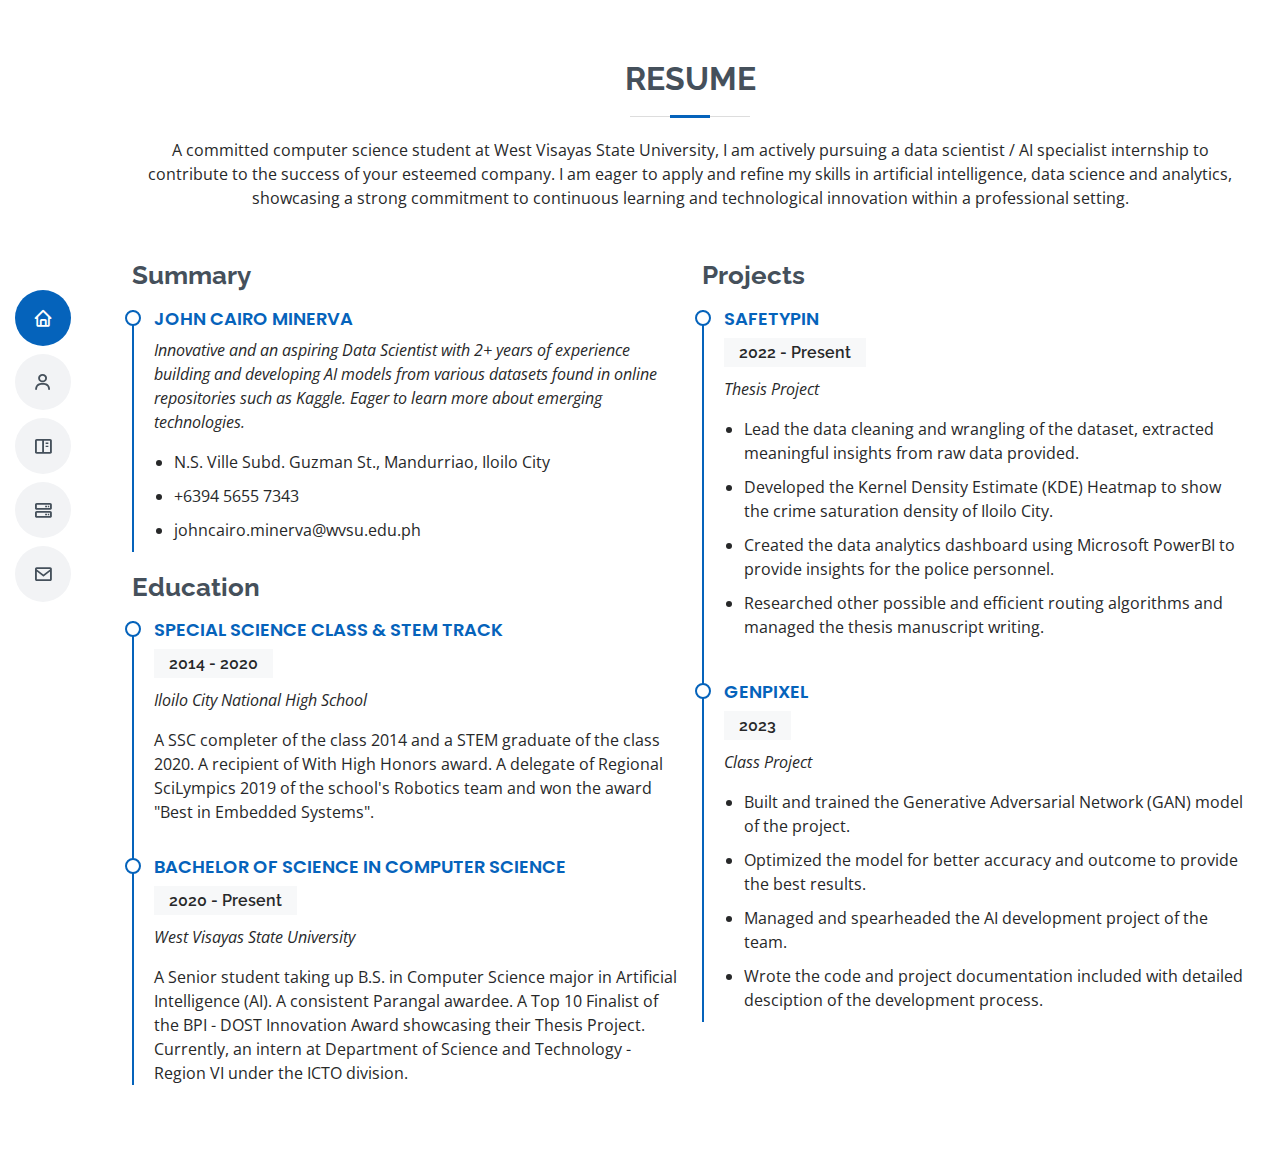
==== resume.html @ c1e89b96 "Add files via upload" ====
<!DOCTYPE html>
<html lang="en">

<head>
  <meta charset="utf-8">
  <meta content="width=device-width, initial-scale=1.0" name="viewport">

  <title>John Cairo Minerva</title>
  <meta content="" name="description">
  <meta content="" name="keywords">

  <!-- Google Fonts -->
  <link href="https://fonts.googleapis.com/css?family=Open+Sans:300,300i,400,400i,600,600i,700,700i|Raleway:300,300i,400,400i,500,500i,600,600i,700,700i|Poppins:300,300i,400,400i,500,500i,600,600i,700,700i" rel="stylesheet">

  <!-- Vendor CSS Files -->
  <link href="assets/vendor/aos/aos.css" rel="stylesheet">
  <link href="assets/vendor/bootstrap/css/bootstrap.min.css" rel="stylesheet">
  <link href="assets/vendor/bootstrap-icons/bootstrap-icons.css" rel="stylesheet">
  <link href="assets/vendor/boxicons/css/boxicons.min.css" rel="stylesheet">
  <link href="assets/vendor/glightbox/css/glightbox.min.css" rel="stylesheet">
  <link href="assets/vendor/swiper/swiper-bundle.min.css" rel="stylesheet">

  <!-- Template Main CSS File -->
  <link href="assets/css/style.css" rel="stylesheet">

</head>

<body>

  <!-- ======= Mobile nav toggle button ======= -->
  <!-- <button type="button" class="mobile-nav-toggle d-xl-none"><i class="bi bi-list mobile-nav-toggle"></i></button> -->
  <i class="bi bi-list mobile-nav-toggle d-lg-none"></i>
  <!-- ======= Header ======= -->
  <header id="header" class="d-flex flex-column justify-content-center">

    <nav id="navbar" class="navbar nav-menu">
      <ul>
        <li><a href="./index" class="nav-link scrollto active"><i class="bx bx-home"></i> <span>Home</span></a></li>
        <li><a href="./about" class="nav-link scrollto"><i class="bx bx-user"></i> <span>About</span></a></li>
        <li><a href="./resume" class="nav-link scrollto"><i class="bx bx-book-content"></i> <span>Resume</span></a></li>
        <li><a href="./facts" class="nav-link scrollto"><i class="bx bx-server"></i> <span>Facts</span></a></li>
        <li><a href="./contact" class="nav-link scrollto"><i class="bx bx-envelope"></i> <span>Contact</span></a></li>
      </ul>
    </nav><!-- .nav-menu -->

  </header><!-- End Header -->

  <main id="main">

    <!-- ======= Resume Section ======= -->
    <section id="resume" class="resume">
      <div class="container" data-aos="fade-up">

        <div class="section-title">
          <h2>Resume</h2>
          <p>A committed computer science student at West Visayas State University, I am actively pursuing a
            data scientist / AI specialist internship to contribute to the success of your esteemed company. I am
            eager to apply and refine my skills in artificial intelligence, data science and analytics, showcasing a
            strong commitment to continuous learning and technological innovation within a professional setting.</p>
        </div>

        <div class="row">
          <div class="col-lg-6">
            <h3 class="resume-title">Summary</h3>
            <div class="resume-item pb-0">
              <h4>John Cairo Minerva</h4>
              <p><em>Innovative and an aspiring Data Scientist with 2+ years of experience building and developing AI models 
                from various datasets found in online repositories such as Kaggle. Eager to learn more about emerging technologies.</em></p>
              <ul>
                <li>N.S. Ville Subd. Guzman St., Mandurriao, Iloilo City</li>
                <li>+6394 5655 7343</li>
                <li>johncairo.minerva@wvsu.edu.ph</li>
              </ul>
            </div>

            <h3 class="resume-title">Education</h3>
            <div class="resume-item">
              <h4>Special Science Class &amp; STEM Track</h4>
              <h5>2014 - 2020</h5>
              <p><em>Iloilo City National High School</em></p>
              <p>A SSC completer of the class 2014 and a STEM graduate of the class 2020. A recipient of With High Honors award. A 
                delegate of Regional SciLympics 2019 of the school's Robotics team and won the award "Best in Embedded Systems".</p>
            </div>
            <div class="resume-item">
              <h4>Bachelor of Science in Computer Science</h4>
              <h5>2020 - Present</h5>
              <p><em>West Visayas State University</em></p>
              <p>A Senior student taking up B.S. in Computer Science major in Artificial Intelligence (AI). A consistent 
                Parangal awardee. A Top 10 Finalist of the BPI - DOST Innovation Award showcasing 
                their Thesis Project. Currently, an  intern at Department of Science and Technology - Region VI under the ICTO division.</p>
            </div>
          </div>
          <div class="col-lg-6">
            <h3 class="resume-title">Projects</h3>
            <div class="resume-item">
              <h4>SafetyPin</h4>
              <h5>2022 - Present</h5>
              <p><em>Thesis Project</em></p>
              <ul>
                <li>Lead the data cleaning and wrangling of the dataset, extracted meaningful insights from raw data provided.</li>
                <li>Developed the Kernel Density Estimate (KDE) Heatmap to show the crime saturation density of Iloilo City.</li>
                <li>Created the data analytics dashboard using Microsoft PowerBI to provide insights for the police personnel.</li>
                <li>Researched other possible and efficient routing algorithms and managed the thesis manuscript writing.</li>
              </ul>
            </div>
            <div class="resume-item">
              <h4>GENPIXEL</h4>
              <h5>2023</h5>
              <p><em>Class Project</em></p>
              <ul>
                <li>Built and trained the Generative Adversarial Network (GAN) model of the project.</li>
                <li>Optimized the model for better accuracy and outcome to provide the best results.</li>
                <li>Managed and spearheaded the AI development project of the team.</li>
                <li>Wrote the code and project documentation included with detailed desciption of the development process.</li>
              </ul>
            </div>
          </div>
        </div>

      </div>
    </section><!-- End Resume Section -->

  </main><!-- End #main -->

  <!-- Vendor JS Files -->
  <script src="assets/vendor/purecounter/purecounter_vanilla.js"></script>
  <script src="assets/vendor/aos/aos.js"></script>
  <script src="assets/vendor/bootstrap/js/bootstrap.bundle.min.js"></script>
  <script src="assets/vendor/glightbox/js/glightbox.min.js"></script>
  <script src="assets/vendor/isotope-layout/isotope.pkgd.min.js"></script>
  <script src="assets/vendor/swiper/swiper-bundle.min.js"></script>
  <script src="assets/vendor/typed.js/typed.umd.js"></script>
  <script src="assets/vendor/waypoints/noframework.waypoints.js"></script>
  <script src="assets/vendor/php-email-form/validate.js"></script>

  <!-- Template Main JS File -->
  <script src="assets/js/main.js"></script>

</body>

</html>
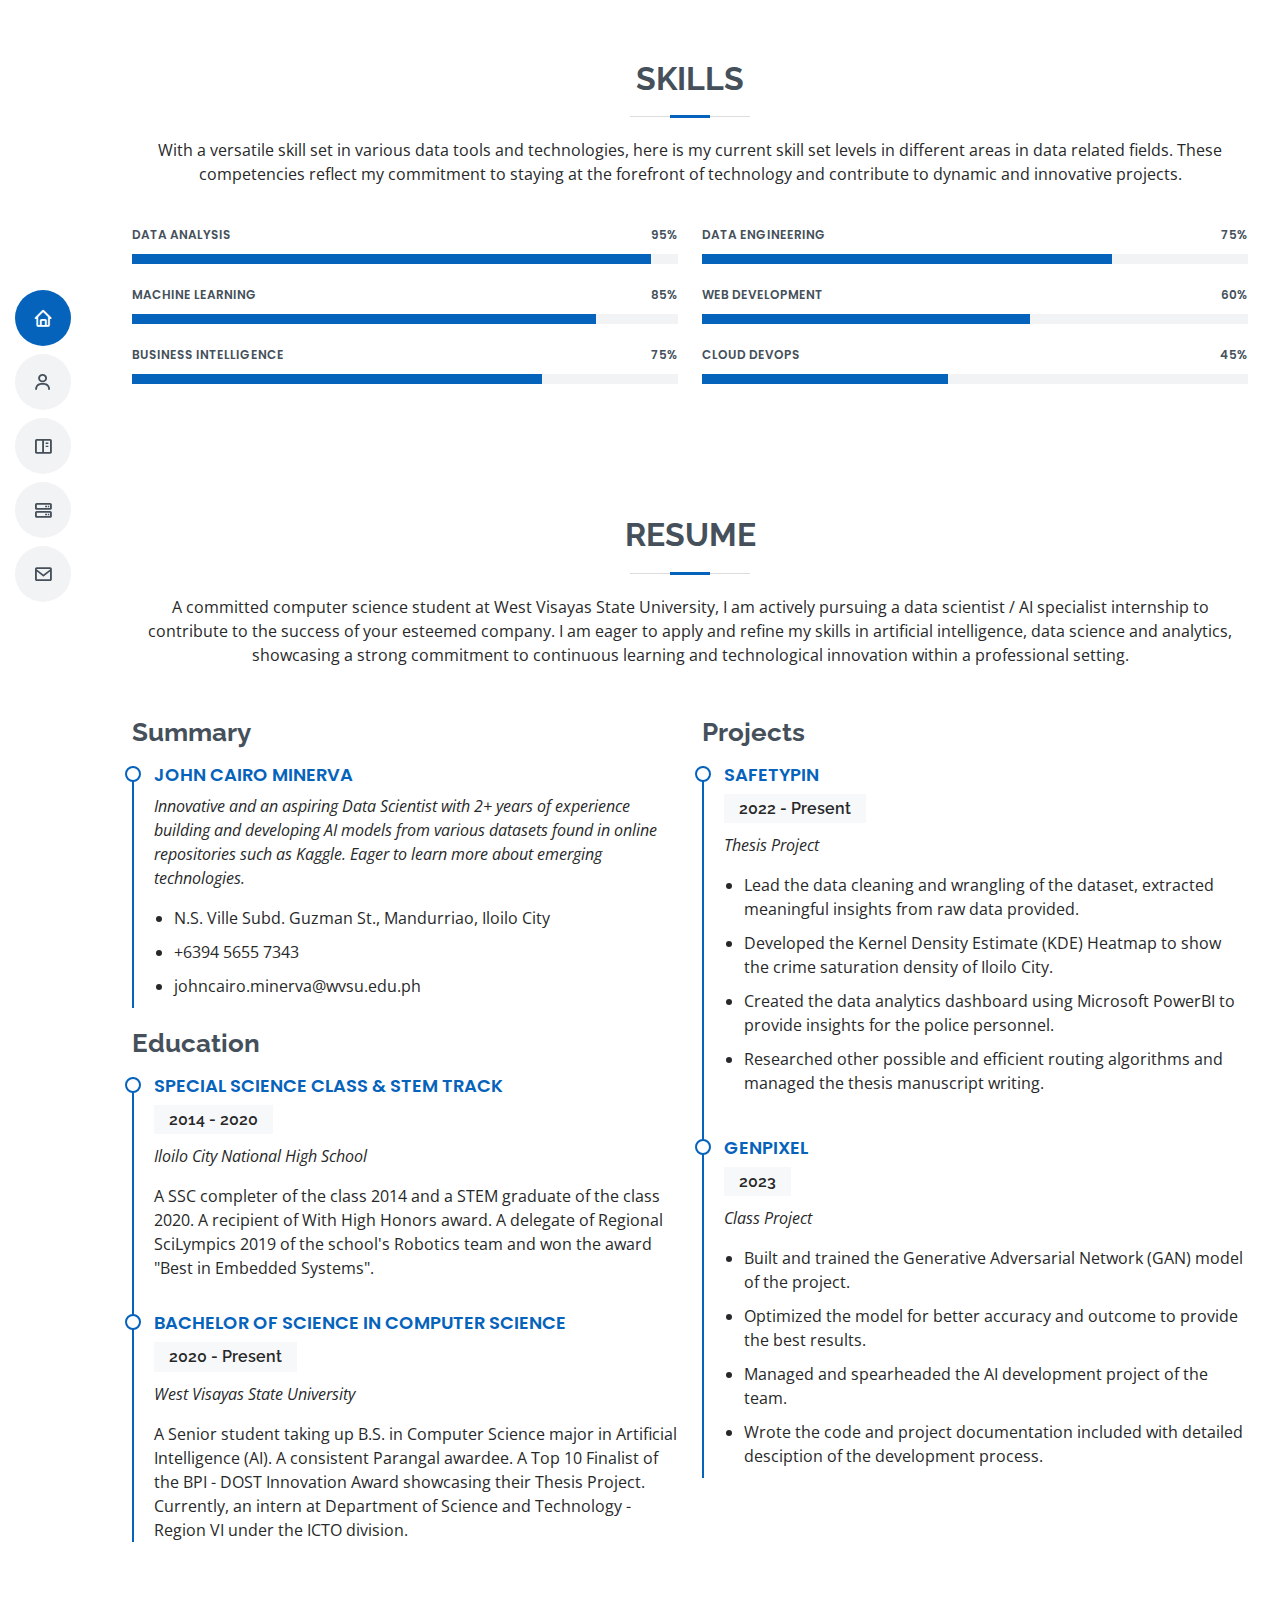
==== commit 0eb8cfb1: "Add files via upload" ====
--- a/resume.html
+++ b/resume.html
@@ -47,6 +47,74 @@
 
   <main id="main">
 
+    <!-- ======= Skills Section ======= -->
+    <section id="skills" class="skills section-bg">
+      <div class="container" data-aos="fade-up">
+
+        <div class="section-title">
+          <h2>Skills</h2>
+          <p>With a versatile skill set in various data tools and technologies, here is my current skill set levels in different areas in data 
+            related fields. These competencies reflect my commitment to staying at the forefront of technology and contribute to dynamic and 
+            innovative projects.</p>
+        </div>
+
+        <div class="row skills-content">
+
+          <div class="col-lg-6">
+
+            <div class="progress">
+              <span class="skill">Data Analysis <i class="val">95%</i></span>
+              <div class="progress-bar-wrap">
+                <div class="progress-bar" role="progressbar" aria-valuenow="95" aria-valuemin="0" aria-valuemax="100"></div>
+              </div>
+            </div>
+
+            <div class="progress">
+              <span class="skill">Machine Learning <i class="val">85%</i></span>
+              <div class="progress-bar-wrap">
+                <div class="progress-bar" role="progressbar" aria-valuenow="85" aria-valuemin="0" aria-valuemax="100"></div>
+              </div>
+            </div>
+
+            <div class="progress">
+              <span class="skill">Business Intelligence <i class="val">75%</i></span>
+              <div class="progress-bar-wrap">
+                <div class="progress-bar" role="progressbar" aria-valuenow="75" aria-valuemin="0" aria-valuemax="100"></div>
+              </div>
+            </div>
+
+          </div>
+
+          <div class="col-lg-6">
+
+            <div class="progress">
+              <span class="skill">Data Engineering <i class="val">75%</i></span>
+              <div class="progress-bar-wrap">
+                <div class="progress-bar" role="progressbar" aria-valuenow="75" aria-valuemin="0" aria-valuemax="100"></div>
+              </div>
+            </div>
+
+            <div class="progress">
+              <span class="skill">Web Development <i class="val">60%</i></span>
+              <div class="progress-bar-wrap">
+                <div class="progress-bar" role="progressbar" aria-valuenow="60" aria-valuemin="0" aria-valuemax="100"></div>
+              </div>
+            </div>
+
+            <div class="progress">
+              <span class="skill">Cloud DevOps <i class="val">45%</i></span>
+              <div class="progress-bar-wrap">
+                <div class="progress-bar" role="progressbar" aria-valuenow="45" aria-valuemin="0" aria-valuemax="100"></div>
+              </div>
+            </div>
+
+          </div>
+
+        </div>
+
+      </div>
+    </section><!-- End Skills Section -->
+    
     <!-- ======= Resume Section ======= -->
     <section id="resume" class="resume">
       <div class="container" data-aos="fade-up">
--- a/assets/css/style.css
+++ b/assets/css/style.css
@@ -1,11 +1,3 @@
-/**
-* Template Name: MyResume
-* Updated: Jan 29 2024 with Bootstrap v5.3.2
-* Template URL: https://bootstrapmade.com/free-html-bootstrap-template-my-resume/
-* Author: BootstrapMade.com
-* License: https://bootstrapmade.com/license/
-*/
-
 /*--------------------------------------------------------------
 # General
 --------------------------------------------------------------*/
@@ -854,4 +846,4 @@
   100% {
     transform: rotate(360deg);
   }
-}+}
